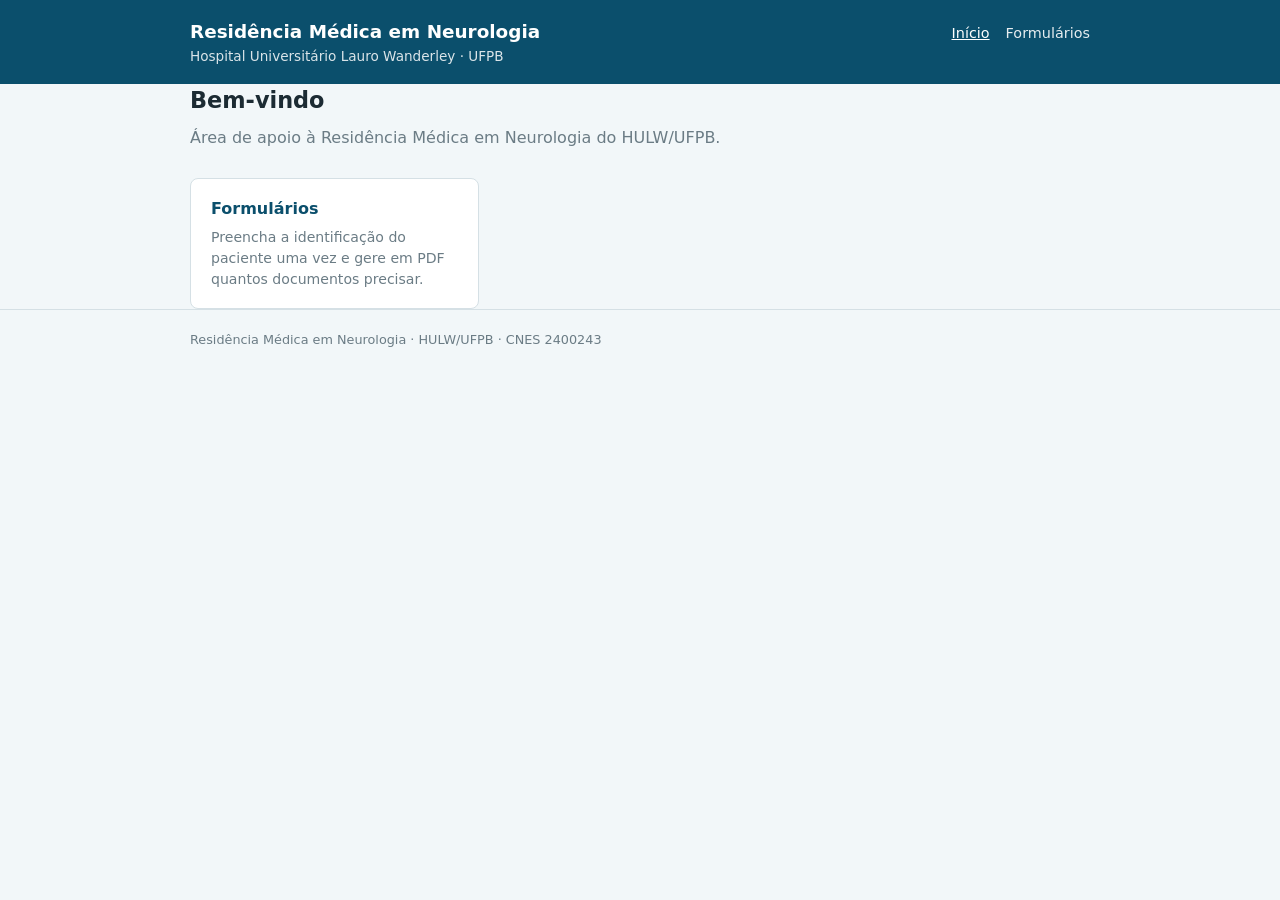
==== index.html @ cb859f72 "Site de formulários da Residência em Neurologia do HULW/UFPB Emissão em PDF, no navegador, de cinco " ====
<!DOCTYPE html>
<html lang="pt-BR">
<head>
<meta charset="utf-8">
<meta name="viewport" content="width=device-width, initial-scale=1">
<title>Residência em Neurologia · HULW/UFPB</title>
<meta name="description" content="Recursos e formulários da Residência Médica em Neurologia do Hospital Universitário Lauro Wanderley / UFPB.">
<meta name="robots" content="noindex, nofollow, noarchive, nosnippet, noimageindex">
<link rel="stylesheet" href="assets/css/style.css">
</head>
<body>

<header class="topo">
  <div class="container">
    <div>
      <h1>Residência Médica em Neurologia</h1>
      <p>Hospital Universitário Lauro Wanderley · UFPB</p>
    </div>
    <nav>
      <a href="index.html" aria-current="page">Início</a>
      <a href="formularios.html">Formulários</a>
    </nav>
  </div>
</header>

<main class="container">
  <h2>Bem-vindo</h2>
  <p class="sub">Área de apoio à Residência Médica em Neurologia do HULW/UFPB.</p>

  <ul class="cartoes">
    <li>
      <a class="cartao" href="formularios.html">
        <h3>Formulários</h3>
        <p>Preencha a identificação do paciente uma vez e gere em PDF quantos documentos precisar.</p>
      </a>
    </li>
  </ul>
</main>

<footer>
  <div class="container">
    Residência Médica em Neurologia · HULW/UFPB · CNES 2400243
  </div>
</footer>

</body>
</html>
---- assets/css/style.css ----
:root {
  --azul: #0b4f6c;
  --azul-claro: #1282a2;
  --azul-fundo: #f2f7f9;
  --texto: #1c2b33;
  --cinza: #6b7c85;
  --borda: #d5e0e5;
  --erro: #b3261e;
  --branco: #fff;
  --raio: 8px;
}

* { box-sizing: border-box; }

body {
  margin: 0;
  font-family: system-ui, -apple-system, "Segoe UI", Roboto, Arial, sans-serif;
  color: var(--texto);
  background: var(--azul-fundo);
  line-height: 1.5;
}

a { color: var(--azul-claro); }

.topo {
  background: var(--azul);
  color: var(--branco);
  padding: 18px 0;
}

.topo .container { display: flex; flex-wrap: wrap; align-items: baseline; gap: 4px 20px; }

.topo h1 { font-size: 1.15rem; margin: 0; font-weight: 600; }
.topo p { margin: 0; font-size: .85rem; opacity: .85; }

.topo nav { margin-left: auto; display: flex; gap: 16px; }
.topo nav a { color: var(--branco); text-decoration: none; font-size: .9rem; opacity: .9; }
.topo nav a:hover, .topo nav a[aria-current="page"] { opacity: 1; text-decoration: underline; }

.container { max-width: 940px; margin: 0 auto; padding: 0 20px; }

main { padding: 32px 0 64px; }

h2 { font-size: 1.4rem; margin: 0 0 8px; }
.sub { color: var(--cinza); margin: 0 0 28px; }

.trilha { font-size: .85rem; color: var(--cinza); margin: 0 0 16px; }
.trilha a { color: var(--cinza); }

/* cartões */
.cartoes { display: grid; gap: 16px; grid-template-columns: repeat(auto-fill, minmax(280px, 1fr)); list-style: none; padding: 0; margin: 0; }

.cartao {
  background: var(--branco);
  border: 1px solid var(--borda);
  border-radius: var(--raio);
  padding: 18px 20px;
  display: block;
  text-decoration: none;
  color: inherit;
  transition: border-color .15s, transform .15s;
}
.cartao:hover { border-color: var(--azul-claro); transform: translateY(-2px); }
.cartao h3 { margin: 0 0 6px; font-size: 1rem; color: var(--azul); }
.cartao p { margin: 0; font-size: .88rem; color: var(--cinza); }
.cartao.desativado { opacity: .55; pointer-events: none; }

/* formulário */
.bloco {
  background: var(--branco);
  border: 1px solid var(--borda);
  border-radius: var(--raio);
  padding: 20px 22px 24px;
  margin: 0 0 20px;
}
.bloco > legend {
  font-weight: 600;
  color: var(--azul);
  padding: 0 6px;
  margin-left: -6px;
  font-size: .95rem;
}

.grade { display: grid; gap: 14px 16px; grid-template-columns: repeat(12, 1fr); }

.campo { display: flex; flex-direction: column; gap: 4px; }
.campo label { font-size: .78rem; color: var(--cinza); font-weight: 600; letter-spacing: .01em; }
.campo input, .campo textarea, .campo select {
  font: inherit;
  font-size: .92rem;
  padding: 8px 10px;
  border: 1px solid var(--borda);
  border-radius: 6px;
  background: var(--branco);
  color: inherit;
  width: 100%;
}
.campo input:focus, .campo textarea:focus, .campo select:focus {
  outline: 2px solid var(--azul-claro);
  outline-offset: -1px;
  border-color: var(--azul-claro);
}
.campo textarea { resize: vertical; min-height: 120px; line-height: 1.45; }
.campo .dica { font-size: .72rem; color: var(--cinza); }
.campo .opcional { font-weight: 400; text-transform: none; opacity: .8; }
.campo.erro input, .campo.erro textarea { border-color: var(--erro); }
.campo .msg { font-size: .72rem; color: var(--erro); display: none; }
.campo.erro .msg { display: block; }

.opcoes { display: flex; gap: 18px; align-items: center; padding-top: 4px; }
.opcoes label { display: flex; align-items: center; gap: 6px; font-size: .9rem; color: var(--texto); font-weight: 400; }
.opcoes input { width: auto; }

.opcao-caixa {
  display: flex;
  align-items: center;
  gap: 8px;
  font-size: .9rem;
  font-weight: 400;
  color: var(--texto);
  cursor: pointer;
  padding-top: 22px;
}
.opcao-caixa input { width: 17px; height: 17px; accent-color: var(--azul); cursor: pointer; }

.c2 { grid-column: span 2; }
.c3 { grid-column: span 3; }
.c4 { grid-column: span 4; }
.c5 { grid-column: span 5; }
.c6 { grid-column: span 6; }
.c7 { grid-column: span 7; }
.c8 { grid-column: span 8; }
.c9 { grid-column: span 9; }
.c12 { grid-column: span 12; }

@media (max-width: 720px) {
  .grade { grid-template-columns: repeat(4, 1fr); }
  .c2, .c3, .c4, .c5, .c6, .c7, .c8, .c9, .c12 { grid-column: span 4; }
}

.nota {
  margin: -4px 0 16px;
  font-size: .8rem;
  color: var(--cinza);
}

.titulo-secao {
  font-size: 1.05rem;
  margin: 30px 0 4px;
  color: var(--azul);
}

/* seções recolhíveis por documento */
.doc {
  background: var(--branco);
  border: 1px solid var(--borda);
  border-radius: var(--raio);
  margin: 0 0 12px;
  overflow: hidden;
}
.doc[open] { border-color: var(--azul-claro); }

.doc > summary {
  list-style: none;
  cursor: pointer;
  padding: 14px 18px;
  display: flex;
  flex-wrap: wrap;
  align-items: baseline;
  gap: 4px 14px;
}
.doc > summary::-webkit-details-marker { display: none; }
.doc > summary:hover { background: var(--azul-fundo); }

.marca-doc { display: flex; align-items: center; gap: 9px; cursor: pointer; }
.marca-doc input { width: 17px; height: 17px; accent-color: var(--azul); cursor: pointer; }
.doc-titulo { font-weight: 600; color: var(--azul); }
.doc-descricao { font-size: .82rem; color: var(--cinza); flex: 1 1 260px; }

.doc > .grade { padding: 4px 18px 20px; border-top: 1px solid var(--borda); }

.fixo {
  background: #eef4f7;
  border: 1px dashed var(--borda);
  border-radius: 6px;
  padding: 10px 14px;
  font-size: .85rem;
  color: var(--cinza);
  margin: 0 0 18px;
}
.fixo strong { color: var(--texto); }

.acoes { display: flex; flex-wrap: wrap; gap: 12px; align-items: center; margin-top: 4px; }

button {
  font: inherit;
  font-weight: 600;
  border: 0;
  border-radius: 6px;
  padding: 11px 22px;
  cursor: pointer;
}
.btn-primario { background: var(--azul); color: var(--branco); }
.btn-primario:hover { background: #0d5f81; }
.btn-primario:disabled { background: var(--cinza); cursor: progress; }
.btn-secundario { background: transparent; color: var(--azul); border: 1px solid var(--borda); }
.btn-secundario:hover { border-color: var(--azul-claro); }

.aviso {
  margin-top: 14px;
  padding: 10px 14px;
  border-radius: 6px;
  font-size: .88rem;
  display: none;
}
.aviso.ok { display: block; background: #e6f4ea; color: #14532d; }
.aviso.falha { display: block; background: #fdecea; color: var(--erro); }
.aviso a { color: inherit; font-weight: 600; }

footer { border-top: 1px solid var(--borda); padding: 20px 0; font-size: .8rem; color: var(--cinza); }
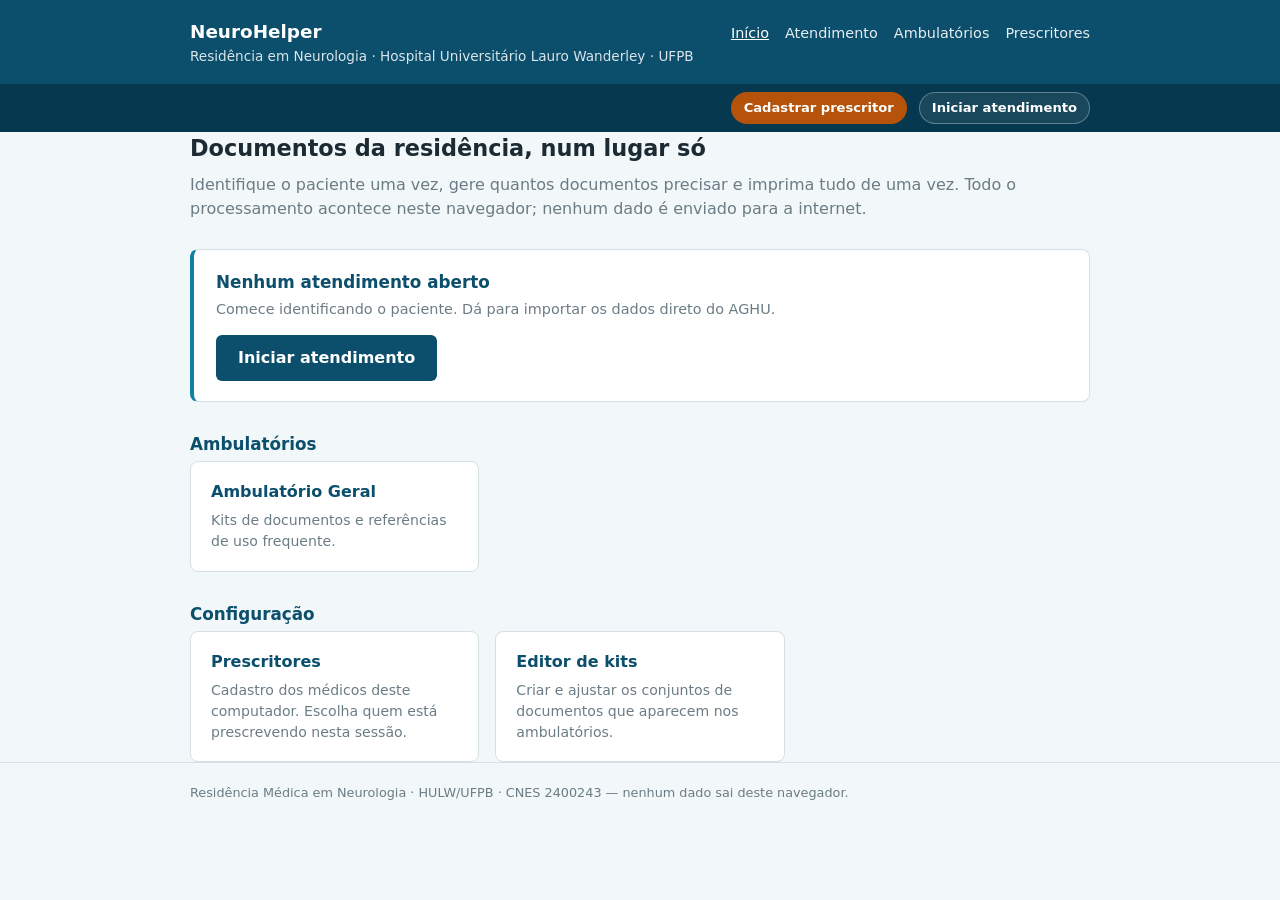
==== commit 2591f880: "kits + impressão agrupada" ====
--- a/index.html
+++ b/index.html
@@ -3,45 +3,48 @@
 <head>
 <meta charset="utf-8">
 <meta name="viewport" content="width=device-width, initial-scale=1">
-<title>Residência em Neurologia · HULW/UFPB</title>
-<meta name="description" content="Recursos e formulários da Residência Médica em Neurologia do Hospital Universitário Lauro Wanderley / UFPB.">
+<title>NeuroHelper · Residência em Neurologia HULW/UFPB</title>
+<meta name="description" content="Emissão de documentos da Residência Médica em Neurologia do Hospital Universitário Lauro Wanderley / UFPB.">
 <meta name="robots" content="noindex, nofollow, noarchive, nosnippet, noimageindex">
 <link rel="stylesheet" href="assets/css/style.css">
 </head>
 <body>
 
-<header class="topo">
-  <div class="container">
-    <div>
-      <h1>Residência Médica em Neurologia</h1>
-      <p>Hospital Universitário Lauro Wanderley · UFPB</p>
-    </div>
-    <nav>
-      <a href="index.html" aria-current="page">Início</a>
-      <a href="formularios.html">Formulários</a>
-    </nav>
-  </div>
-</header>
+<div id="cabecalho"></div>
 
 <main class="container">
-  <h2>Bem-vindo</h2>
-  <p class="sub">Área de apoio à Residência Médica em Neurologia do HULW/UFPB.</p>
+  <h2>Documentos da residência, num lugar só</h2>
+  <p class="sub">Identifique o paciente uma vez, gere quantos documentos precisar e imprima tudo de uma vez. Todo o processamento acontece neste navegador; nenhum dado é enviado para a internet.</p>
 
+  <div id="acao-principal"></div>
+
+  <h3 class="titulo-secao">Ambulatórios</h3>
+  <ul class="cartoes" id="lista-ambulatorios"></ul>
+
+  <h3 class="titulo-secao">Configuração</h3>
   <ul class="cartoes">
     <li>
-      <a class="cartao" href="formularios.html">
-        <h3>Formulários</h3>
-        <p>Preencha a identificação do paciente uma vez e gere em PDF quantos documentos precisar.</p>
+      <a class="cartao" href="prescritor.html">
+        <h3>Prescritores</h3>
+        <p>Cadastro dos médicos deste computador. Escolha quem está prescrevendo nesta sessão.</p>
+      </a>
+    </li>
+    <li>
+      <a class="cartao" href="kit-editor.html">
+        <h3>Editor de kits</h3>
+        <p>Criar e ajustar os conjuntos de documentos que aparecem nos ambulatórios.</p>
       </a>
     </li>
   </ul>
 </main>
 
-<footer>
-  <div class="container">
-    Residência Médica em Neurologia · HULW/UFPB · CNES 2400243
-  </div>
-</footer>
+<div id="rodape"></div>
 
+<script src="assets/js/pdf-comum.js"></script>
+<script src="assets/js/campos.js"></script>
+<script src="assets/js/armazenamento.js"></script>
+<script src="assets/js/cabecalho.js"></script>
+<script src="assets/js/ambulatorios.js"></script>
+<script src="assets/js/pag-inicio.js"></script>
 </body>
 </html>
--- a/assets/css/style.css
+++ b/assets/css/style.css
@@ -138,6 +138,68 @@
   .c2, .c3, .c4, .c5, .c6, .c7, .c8, .c9, .c12 { grid-column: span 4; }
 }
 
+/* barra de ação dentro de um bloco (importar do AGHU) */
+.barra-bloco {
+  display: flex;
+  flex-wrap: wrap;
+  align-items: center;
+  gap: 8px 12px;
+  margin: 0 0 16px;
+}
+
+.btn-mini {
+  display: inline-flex;
+  align-items: center;
+  gap: 7px;
+  font-size: .82rem;
+  font-weight: 600;
+  padding: 7px 13px;
+  border: 1px solid var(--borda);
+  border-radius: 6px;
+  background: var(--branco);
+  color: var(--azul);
+}
+.btn-mini svg { width: 14px; height: 14px; flex: none; }
+.btn-mini:hover { border-color: var(--azul-claro); background: var(--azul-fundo); }
+
+.retorno { font-size: .8rem; color: var(--cinza); }
+.retorno.ok { color: #14532d; }
+.retorno.falha { color: var(--erro); }
+
+/* caixa de colagem manual */
+.dialogo {
+  border: 1px solid var(--borda);
+  border-radius: var(--raio);
+  padding: 22px 24px 24px;
+  max-width: 560px;
+  width: calc(100% - 32px);
+  color: var(--texto);
+  background: var(--branco);
+}
+.dialogo::backdrop { background: rgba(11, 79, 108, .35); }
+.dialogo h3 { margin: 0 0 8px; font-size: 1.05rem; color: var(--azul); }
+.dialogo p { margin: 0 0 14px; font-size: .87rem; color: var(--cinza); }
+.dialogo textarea {
+  width: 100%;
+  font: inherit;
+  font-size: .85rem;
+  padding: 10px 12px;
+  border: 1px solid var(--borda);
+  border-radius: 6px;
+  resize: vertical;
+}
+.dialogo textarea:focus { outline: 2px solid var(--azul-claro); outline-offset: -1px; }
+.dialogo .aviso { margin: 12px 0 0; }
+.dialogo .acoes { margin-top: 16px; }
+.dialogo kbd {
+  font: inherit;
+  font-size: .78rem;
+  background: var(--azul-fundo);
+  border: 1px solid var(--borda);
+  border-radius: 4px;
+  padding: 1px 5px;
+}
+
 .nota {
   margin: -4px 0 16px;
   font-size: .8rem;
@@ -218,3 +280,232 @@
 .aviso a { color: inherit; font-weight: 600; }
 
 footer { border-top: 1px solid var(--borda); padding: 20px 0; font-size: .8rem; color: var(--cinza); }
+
+/* ============================ estrutura nova ============================ */
+
+.topo h1 a { color: inherit; text-decoration: none; }
+
+.barra-contexto {
+  background: #06394f;
+  color: var(--branco);
+  padding: 8px 0;
+}
+.barra-contexto .container {
+  display: flex;
+  flex-wrap: wrap;
+  align-items: center;
+  gap: 8px 12px;
+}
+
+.chip {
+  display: inline-flex;
+  align-items: center;
+  gap: 7px;
+  font-size: .82rem;
+  font-weight: 600;
+  padding: 5px 12px;
+  border-radius: 999px;
+  border: 1px solid rgba(255, 255, 255, .3);
+  background: rgba(255, 255, 255, .08);
+  color: var(--branco);
+  text-decoration: none;
+  cursor: pointer;
+}
+.chip:hover { background: rgba(255, 255, 255, .18); }
+.chip-select { padding: 3px 6px 3px 12px; gap: 8px; cursor: default; }
+.chip-select span { opacity: .75; font-weight: 400; }
+.chip-select select {
+  font: inherit;
+  font-size: .82rem;
+  font-weight: 600;
+  color: var(--branco);
+  background: transparent;
+  border: 0;
+  padding: 3px 6px;
+  cursor: pointer;
+}
+.chip-select select option { color: var(--texto); }
+.chip-paciente { margin-left: auto; background: rgba(255, 255, 255, .16); }
+.chip-paciente .ponto {
+  width: 7px; height: 7px; border-radius: 50%;
+  background: #6ee7a8; flex: none;
+}
+.chip-fechar { border-color: rgba(255, 255, 255, .2); font-weight: 400; opacity: .8; }
+.chip-alerta { background: #b45309; border-color: transparent; margin-left: auto; }
+
+@media (max-width: 640px) {
+  .chip-paciente, .chip-alerta { margin-left: 0; }
+}
+
+/* destaque da página inicial */
+.destaque {
+  background: var(--branco);
+  border: 1px solid var(--borda);
+  border-left: 4px solid var(--azul-claro);
+  border-radius: var(--raio);
+  padding: 20px 22px;
+  margin: 0 0 8px;
+}
+.destaque h3 { margin: 0 0 4px; font-size: 1.05rem; color: var(--azul); }
+.destaque p { margin: 0 0 14px; color: var(--cinza); font-size: .9rem; }
+
+/* botão que na verdade é um link */
+.botao-link {
+  display: inline-flex;
+  align-items: center;
+  text-decoration: none;
+  font-weight: 600;
+  border-radius: 6px;
+  padding: 11px 22px;
+}
+a.btn-primario.botao-link { background: var(--azul); color: var(--branco); }
+a.btn-primario.botao-link:hover { background: #0d5f81; }
+a.btn-secundario.botao-link { border: 1px solid var(--borda); color: var(--azul); }
+
+.btn-perigo { background: transparent; color: var(--erro); border: 1px solid var(--borda); }
+.btn-perigo:hover { border-color: var(--erro); background: #fdecea; }
+.btn-perigo-mini { color: var(--erro); }
+.btn-perigo-mini:hover { border-color: var(--erro); background: #fdecea; }
+
+a.btn-mini { text-decoration: none; }
+
+/* cartão do paciente em atendimento */
+.cartao-paciente {
+  display: flex;
+  flex-wrap: wrap;
+  align-items: center;
+  gap: 12px 20px;
+  background: var(--branco);
+  border: 1px solid var(--borda);
+  border-radius: var(--raio);
+  padding: 18px 22px;
+  margin: 0 0 8px;
+}
+.cartao-paciente h2 { margin: 0; font-size: 1.2rem; }
+.cartao-paciente .sub { margin: 2px 0 0; font-size: .85rem; }
+.cartao-paciente a { margin-left: auto; }
+
+/* tabela de documentos */
+.tabela {
+  width: 100%;
+  border-collapse: collapse;
+  background: var(--branco);
+  border: 1px solid var(--borda);
+  border-radius: var(--raio);
+  overflow: hidden;
+  font-size: .88rem;
+}
+.tabela th {
+  text-align: left;
+  font-size: .72rem;
+  text-transform: uppercase;
+  letter-spacing: .04em;
+  color: var(--cinza);
+  padding: 10px 14px;
+  border-bottom: 1px solid var(--borda);
+  background: var(--azul-fundo);
+}
+.tabela td { padding: 10px 14px; border-bottom: 1px solid var(--borda); vertical-align: middle; }
+.tabela tr:last-child td { border-bottom: 0; }
+.tabela .col-titulo { color: var(--cinza); }
+.tabela .col-data { white-space: nowrap; color: var(--cinza); font-size: .82rem; }
+.tabela .col-acoes { text-align: right; white-space: nowrap; }
+.tabela .col-acoes > * { margin-left: 6px; }
+
+@media (max-width: 640px) {
+  .tabela .col-data { display: none; }
+  .tabela .col-acoes { text-align: left; }
+  .tabela .col-acoes > * { margin: 4px 6px 0 0; }
+}
+
+.vazio {
+  background: var(--branco);
+  border: 1px dashed var(--borda);
+  border-radius: var(--raio);
+  padding: 22px;
+  text-align: center;
+  color: var(--cinza);
+  font-size: .9rem;
+  margin: 0;
+}
+
+#bloco-impressao h3 { margin: 0 0 14px; font-size: 1rem; color: var(--azul); }
+
+/* listas em cartão-linha (prescritores, itens de kit) */
+.lista-cartoes { list-style: none; margin: 0 0 18px; padding: 0; }
+.cartao-linha {
+  display: flex;
+  flex-wrap: wrap;
+  align-items: center;
+  gap: 10px 16px;
+  background: var(--branco);
+  border: 1px solid var(--borda);
+  border-radius: var(--raio);
+  padding: 12px 16px;
+  margin-bottom: 8px;
+}
+.cartao-linha.ativo { border-color: var(--azul-claro); background: #f4fafc; }
+.cartao-linha .marca-doc { flex: 1 1 260px; align-items: flex-start; }
+.cartao-linha .registro { display: block; font-size: .78rem; color: var(--cinza); margin-top: 2px; }
+.acoes-linha { margin-left: auto; display: flex; gap: 6px; }
+
+/* ambulatório */
+.secao-amb .itens-secao {
+  list-style: none;
+  margin: 0;
+  padding: 14px 18px 18px;
+  border-top: 1px solid var(--borda);
+  display: grid;
+  gap: 10px;
+}
+.item-kit .cartao { position: relative; }
+.item-kit .marcador {
+  display: inline-block;
+  margin-top: 8px;
+  font-size: .68rem;
+  text-transform: uppercase;
+  letter-spacing: .05em;
+  color: var(--azul-claro);
+  font-weight: 700;
+}
+.item-link a { font-weight: 600; font-size: .92rem; }
+.item-link .nota-item { display: block; font-size: .78rem; color: var(--cinza); }
+.item-nota { font-size: .85rem; color: var(--cinza); }
+
+.doc > ul.cartoes {
+  padding: 14px 18px 18px;
+  border-top: 1px solid var(--borda);
+}
+
+.etiqueta {
+  display: inline-block;
+  font-size: .68rem;
+  font-weight: 700;
+  text-transform: uppercase;
+  letter-spacing: .04em;
+  color: #b45309;
+  background: #fef3c7;
+  border-radius: 4px;
+  padding: 1px 6px;
+  vertical-align: 1px;
+}
+
+/* editor de kits */
+.opcoes-quebra { flex-wrap: wrap; gap: 6px 18px; }
+.opcoes-quebra .registro { color: var(--cinza); font-size: .78rem; }
+
+.etiqueta-repositorio { color: #14532d; background: #dcfce7; }
+.etiqueta-local { color: #0b4f6c; background: #e0f2fe; }
+.etiqueta-alterado { color: #b45309; background: #fef3c7; }
+
+#itens .doc > summary .acoes-linha { margin-left: auto; }
+#itens .doc > .grade { padding: 4px 18px 8px; border-top: 1px solid var(--borda); }
+#itens .doc > .grade + .grade { padding-top: 0; border-top: 0; }
+
+code {
+  font-size: .88em;
+  background: var(--azul-fundo);
+  border: 1px solid var(--borda);
+  border-radius: 4px;
+  padding: 1px 5px;
+}
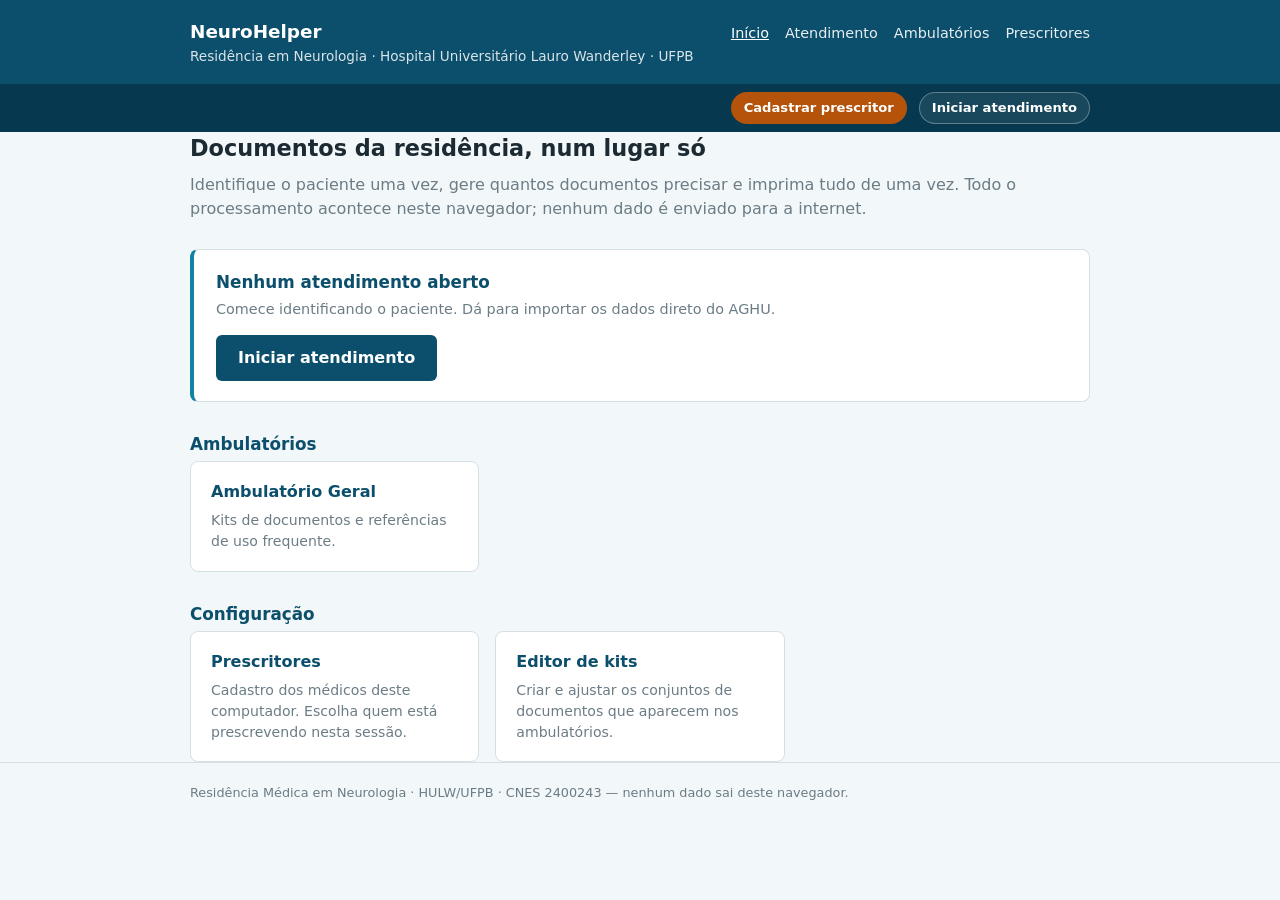
==== commit 2f24e160: "Editor com barra de formatação e modo visual nos campos longos Dois modos sobre o mesmo texto: um co" ====
--- a/index.html
+++ b/index.html
@@ -41,6 +41,8 @@
 <div id="rodape"></div>
 
 <script src="assets/js/pdf-comum.js"></script>
+<script src="assets/js/markdown.js"></script>
+<script src="assets/js/editor-markdown.js"></script>
 <script src="assets/js/campos.js"></script>
 <script src="assets/js/armazenamento.js"></script>
 <script src="assets/js/cabecalho.js"></script>
--- a/assets/css/style.css
+++ b/assets/css/style.css
@@ -509,3 +509,142 @@
   border-radius: 4px;
   padding: 1px 5px;
 }
+
+/* tabela de linhas repetidas (medicamentos do LME) */
+.linhas { display: flex; flex-direction: column; gap: 6px; }
+.linha-item { display: flex; align-items: center; gap: 6px; }
+.linha-cabecalho {
+  font-size: .68rem;
+  text-transform: uppercase;
+  letter-spacing: .03em;
+  color: var(--cinza);
+  font-weight: 700;
+  padding-bottom: 2px;
+}
+.linha-cabecalho .linha-col { padding-left: 2px; }
+.linha-num {
+  flex: 0 0 16px;
+  font-size: .78rem;
+  color: var(--cinza);
+  text-align: right;
+}
+.linha-col { display: block; min-width: 0; }
+.linha-col input { width: 100%; }
+.linha-acao { flex: 0 0 26px; }
+.btn-linha {
+  width: 26px; height: 30px;
+  padding: 0;
+  font-size: 1.1rem;
+  line-height: 1;
+  color: var(--cinza);
+  background: transparent;
+  border: 1px solid var(--borda);
+  border-radius: 6px;
+}
+.btn-linha:hover { color: var(--erro); border-color: var(--erro); background: #fdecea; }
+.linhas .btn-acrescentar { align-self: flex-start; margin-top: 4px; }
+.campo.erro .linha-col input { border-color: var(--erro); }
+
+@media (max-width: 720px) {
+  .linha-item { flex-wrap: wrap; }
+  .linha-cabecalho { display: none; }
+  .linha-col { flex: 1 1 60px !important; }
+  .linha-col:first-of-type { flex: 1 1 100% !important; }
+}
+
+/* ------------------------------------------- barra de formatação (markdown) */
+
+.editor-md { display: flex; flex-direction: column; }
+
+.barra-md {
+  display: flex;
+  flex-wrap: wrap;
+  align-items: center;
+  gap: 2px;
+  padding: 4px 5px;
+  border: 1px solid var(--borda);
+  border-bottom: 0;
+  border-radius: 6px 6px 0 0;
+  background: linear-gradient(var(--branco), var(--azul-fundo));
+}
+
+.btn-md {
+  min-width: 28px;
+  height: 26px;
+  padding: 0 7px;
+  font: inherit;
+  font-size: .85rem;
+  line-height: 1;
+  color: var(--azul);
+  background: transparent;
+  border: 1px solid transparent;
+  border-radius: 5px;
+  cursor: pointer;
+}
+.btn-md:hover { background: var(--branco); border-color: var(--borda); }
+.btn-md:focus-visible { outline: 2px solid var(--azul-claro); outline-offset: -1px; }
+.btn-md b, .btn-md i { font-size: .95rem; }
+
+/* chave Visual | Markdown */
+.modo-md {
+  margin-left: auto;
+  display: flex;
+  border: 1px solid var(--borda);
+  border-radius: 5px;
+  overflow: hidden;
+  background: var(--branco);
+}
+.btn-modo {
+  height: 24px;
+  padding: 0 9px;
+  font: inherit;
+  font-size: .72rem;
+  font-weight: 600;
+  line-height: 1;
+  color: var(--cinza);
+  background: transparent;
+  border: 0;
+  cursor: pointer;
+}
+.btn-modo + .btn-modo { border-left: 1px solid var(--borda); }
+.btn-modo:hover { color: var(--azul); }
+.btn-modo.ativo { background: var(--azul); color: var(--branco); }
+
+.editor-md textarea { border-radius: 0 0 6px 6px; }
+.editor-md textarea[hidden] { display: none; }
+
+/* painel de edição visual: mesma moldura e mesma altura do campo */
+.visual-md {
+  min-height: 120px;
+  padding: 9px 11px;
+  font-size: .92rem;
+  line-height: 1.45;
+  border: 1px solid var(--borda);
+  border-radius: 0 0 6px 6px;
+  background: var(--branco);
+  overflow-wrap: anywhere;
+  resize: vertical;
+  overflow: auto;
+}
+.visual-md:focus { outline: 2px solid var(--azul-claro); outline-offset: -1px; border-color: var(--azul-claro); }
+.visual-md > * { margin: 0; }
+.visual-md > * + * { margin-top: .12em; }
+.visual-md h2, .visual-md h3, .visual-md h4 {
+  margin: .25em 0 .1em;
+  color: var(--azul);
+  line-height: 1.3;
+}
+.visual-md h2 { font-size: 1.2em; }
+.visual-md h3 { font-size: 1.08em; }
+.visual-md h4 { font-size: 1em; }
+.visual-md ul, .visual-md ol { margin: 0; padding-left: 1.6em; }
+.visual-md blockquote {
+  margin: 0;
+  padding-left: 10px;
+  border-left: 3px solid var(--borda);
+  color: var(--cinza);
+  font-style: italic;
+}
+.visual-md hr { margin: .5em 0; border: 0; border-top: 1px solid var(--borda); }
+
+.campo.erro .barra-md, .campo.erro .visual-md { border-color: var(--erro); }
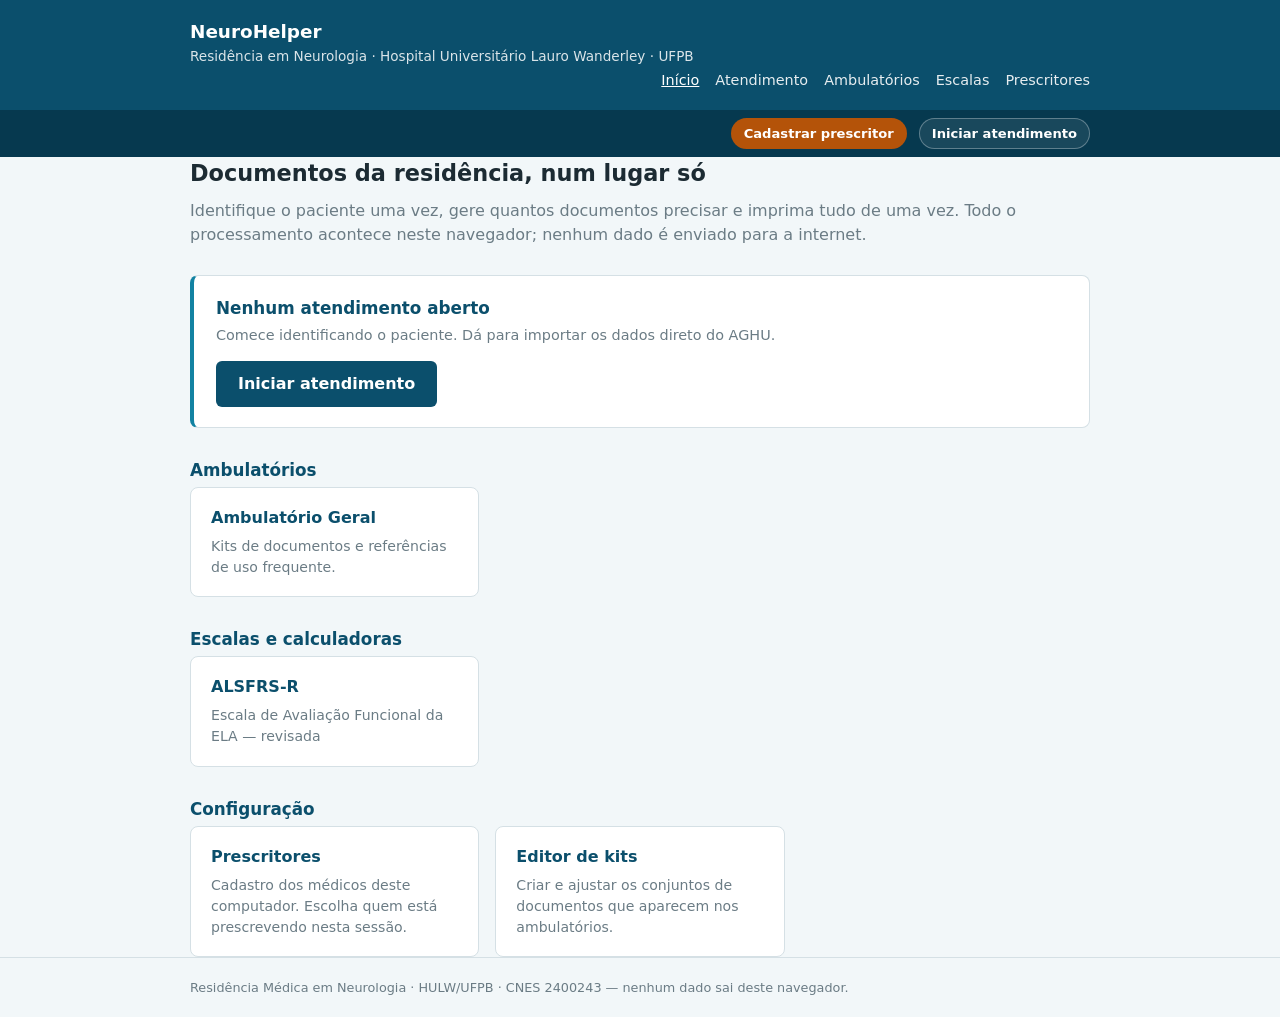
==== commit 0b4b1b0f: "Área de escalas e calculadoras, começando pela ALSFRS-R Registro no mesmo espírito de Laudos: cada e" ====
--- a/index.html
+++ b/index.html
@@ -20,6 +20,9 @@
 
   <h3 class="titulo-secao">Ambulatórios</h3>
   <ul class="cartoes" id="lista-ambulatorios"></ul>
+
+  <h3 class="titulo-secao">Escalas e calculadoras</h3>
+  <ul class="cartoes" id="lista-escalas-inicio"></ul>
 
   <h3 class="titulo-secao">Configuração</h3>
   <ul class="cartoes">
@@ -47,6 +50,8 @@
 <script src="assets/js/armazenamento.js"></script>
 <script src="assets/js/cabecalho.js"></script>
 <script src="assets/js/ambulatorios.js"></script>
+<script src="assets/js/escalas.js"></script>
+<script src="assets/js/escala-alsfrs-r.js"></script>
 <script src="assets/js/pag-inicio.js"></script>
 </body>
 </html>
--- a/assets/css/style.css
+++ b/assets/css/style.css
@@ -648,3 +648,165 @@
 .visual-md hr { margin: .5em 0; border: 0; border-top: 1px solid var(--borda); }
 
 .campo.erro .barra-md, .campo.erro .visual-md { border-color: var(--erro); }
+
+/* --------------------------------------- reordenar documentos do atendimento */
+
+.tabela-documentos .col-mover {
+  width: 62px;
+  white-space: nowrap;
+  text-align: left;
+}
+
+.btn-mover {
+  padding: 2px 4px;
+  font-size: 1rem;
+  line-height: 1;
+  color: var(--cinza);
+  background: transparent;
+  border: 1px solid transparent;
+  border-radius: 5px;
+  cursor: grab;
+  touch-action: none;
+}
+.btn-mover:hover { color: var(--azul); background: var(--azul-fundo); border-color: var(--borda); }
+.btn-mover:focus-visible { outline: 2px solid var(--azul-claro); outline-offset: 1px; }
+.btn-mover:active { cursor: grabbing; }
+
+.folha-num {
+  display: inline-block;
+  min-width: 20px;
+  margin-left: 4px;
+  padding: 1px 5px;
+  font-size: .72rem;
+  font-weight: 700;
+  text-align: center;
+  color: var(--azul);
+  background: var(--azul-fundo);
+  border: 1px solid var(--borda);
+  border-radius: 10px;
+}
+
+/* folhas alternadas ganham fundo diferente: dá para ver de relance quais
+   documentos vão sair no mesmo papel */
+.tabela-documentos tbody tr.folha-par { background: var(--azul-fundo); }
+.tabela-documentos tbody tr.arrastando { opacity: .45; }
+.tabela-documentos tbody tr { cursor: default; }
+
+.alca-exemplo { color: var(--cinza); }
+
+/* ------------------------------------------------- escalas e calculadoras */
+
+.campo-data-escala { max-width: 200px; margin: 18px 0 6px; }
+
+.grupo-escala { margin-bottom: 26px; }
+.grupo-escala .titulo-secao { margin-bottom: 10px; }
+
+.item-escala {
+  padding: 14px 16px;
+  margin-bottom: 10px;
+  background: var(--branco);
+  border: 1px solid var(--borda);
+  border-radius: var(--raio);
+}
+.item-escala h4 {
+  display: flex;
+  align-items: baseline;
+  gap: 9px;
+  margin: 0 0 8px;
+  font-size: .98rem;
+}
+.item-escala .num-item {
+  flex: none;
+  min-width: 22px;
+  padding: 1px 6px;
+  font-size: .72rem;
+  font-weight: 700;
+  text-align: center;
+  color: var(--branco);
+  background: var(--azul);
+  border-radius: 10px;
+}
+.item-escala .dica { margin: -4px 0 8px; }
+
+/* a pergunta que só troca a régua de outro item não é um item pontuado */
+.item-roteiro { background: var(--azul-fundo); border-style: dashed; }
+
+.opcoes-escala { display: flex; flex-direction: column; gap: 3px; }
+
+.opcao-escala {
+  display: flex;
+  align-items: flex-start;
+  gap: 10px;
+  padding: 6px 8px;
+  font-size: .89rem;
+  line-height: 1.35;
+  border: 1px solid transparent;
+  border-radius: 6px;
+  cursor: pointer;
+}
+.opcao-escala:hover { background: var(--azul-fundo); }
+.opcao-escala input { margin: 2px 0 0; flex: none; }
+.opcao-escala .ponto-escala {
+  flex: none;
+  min-width: 20px;
+  font-weight: 700;
+  color: var(--cinza);
+  text-align: center;
+}
+.opcao-escala.marcada {
+  background: var(--azul-fundo);
+  border-color: var(--azul-claro);
+}
+.opcao-escala.marcada .ponto-escala { color: var(--azul); }
+.opcao-escala.marcada .texto-escala { font-weight: 600; }
+
+/* placar: acompanha a rolagem, para o total ficar sempre à vista */
+.painel-escala {
+  position: sticky;
+  bottom: 0;
+  display: flex;
+  flex-wrap: wrap;
+  align-items: center;
+  gap: 8px 22px;
+  padding: 14px 18px;
+  margin-top: 8px;
+  background: var(--branco);
+  border: 1px solid var(--borda);
+  border-radius: var(--raio);
+  box-shadow: 0 -6px 18px rgba(28, 43, 51, .09);
+}
+.painel-escala .placar { display: flex; align-items: baseline; gap: 4px; }
+.painel-escala .placar #pontos { font-size: 2rem; font-weight: 700; color: var(--azul); }
+.painel-escala .placar #maximo { font-size: .95rem; color: var(--cinza); }
+.painel-escala .placar-lado { flex: 1 1 240px; }
+.painel-escala .acoes { margin: 0; }
+
+.progresso { margin: 0 0 4px; font-size: .78rem; color: var(--erro); }
+.progresso.completa { color: var(--cinza); }
+
+.parcial { display: inline-block; margin-right: 14px; font-size: .78rem; color: var(--cinza); }
+.parcial b { margin-right: 4px; color: var(--texto); }
+
+.interpretacao { margin: 6px 0 0; font-size: .82rem; }
+
+.bloco-previa { margin: 14px 0; }
+.bloco-previa summary { font-size: .82rem; color: var(--azul-claro); cursor: pointer; }
+.bloco-previa pre {
+  margin: 8px 0 0;
+  padding: 12px 14px;
+  font-size: .82rem;
+  line-height: 1.5;
+  white-space: pre-wrap;
+  background: var(--branco);
+  border: 1px solid var(--borda);
+  border-radius: 6px;
+}
+
+.nota {
+  padding: 10px 14px;
+  font-size: .84rem;
+  background: var(--azul-fundo);
+  border-left: 3px solid var(--azul-claro);
+  border-radius: 0 6px 6px 0;
+}
+.referencia { margin-top: 24px; font-size: .74rem; color: var(--cinza); }
